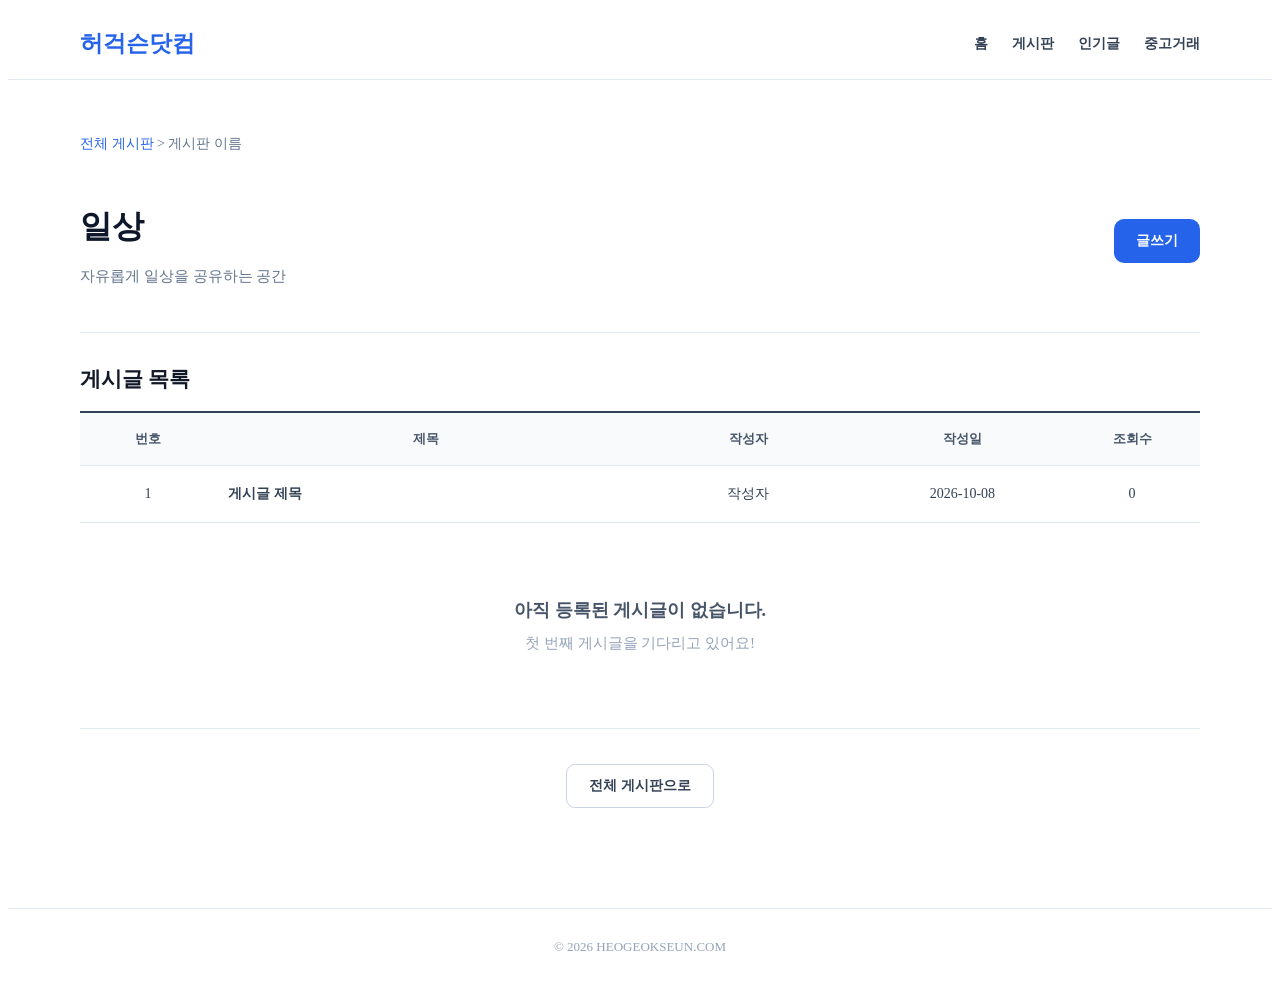
==== src/main/resources/templates/board/detail.html @ b981b30e "로그인 방식 JWT 변경 전 마지막 커밋" ====
<!DOCTYPE html>
<html lang="ko" xmlns:th="http://www.thymeleaf.org">
<head>
    <meta charset="UTF-8">
    <meta name="viewport" content="width=device-width, initial-scale=1.0">

    <title th:text="${board.boardName} + ' | 허걱슨닷컴'">
        게시판 | 허걱슨닷컴
    </title>

    <link rel="stylesheet" th:href="@{/css/style.css(v=3)}">

    <style>
        .board-detail-page {
            max-width: 1120px;
            min-height: 70vh;
            margin: 0 auto;
            padding: 55px 24px 100px;
        }

        .board-breadcrumb {
            margin-bottom: 25px;
            color: #64748b;
            font-size: 14px;
        }

        .board-breadcrumb a {
            color: #2563eb;
            text-decoration: none;
        }

        .board-detail-heading {
            display: flex;
            justify-content: space-between;
            align-items: center;
            gap: 20px;
            margin-bottom: 32px;
            padding-bottom: 28px;
            border-bottom: 1px solid #e2e8f0;
        }

        .board-detail-heading h1 {
            margin-bottom: 12px;
            color: #0f172a;
            font-size: 32px;
            font-weight: 800;
        }

        .board-detail-heading p {
            color: #64748b;
            font-size: 15px;
            line-height: 1.7;
        }

        .board-write-button {
            display: inline-flex;
            align-items: center;
            justify-content: center;
            padding: 13px 22px;
            border-radius: 10px;
            background: #2563eb;
            color: #ffffff;
            font-size: 14px;
            font-weight: 700;
            text-decoration: none;
            white-space: nowrap;
            transition: background 0.2s;
        }

        .board-write-button:hover {
            background: #1d4ed8;
        }

        .board-posts-title {
            margin-bottom: 18px;
            font-size: 21px;
            font-weight: 700;
            color: #111827;
        }

        .board-posts-table {
            width: 100%;
            border-collapse: collapse;
            border-top: 2px solid #334155;
            table-layout: fixed;
        }

        .board-posts-table th {
            padding: 17px 12px;
            background: #f8fafc;
            color: #475569;
            font-size: 13px;
            font-weight: 700;
            text-align: center;
            border-bottom: 1px solid #e2e8f0;
        }

        .board-posts-table td {
            padding: 19px 12px;
            border-bottom: 1px solid #e2e8f0;
            color: #334155;
            font-size: 14px;
            text-align: center;
        }

        .board-posts-table tbody tr:hover {
            background: #f8fafc;
        }

        .board-post-title {
            text-align: left !important;
            font-weight: 600;
            color: #1e293b;
        }

        .board-post-title span {
            display: block;
            overflow: hidden;
            text-overflow: ellipsis;
            white-space: nowrap;
        }

        .board-posts-empty {
            padding: 75px 20px !important;
            color: #94a3b8 !important;
            font-size: 15px !important;
            text-align: center;
        }

        .board-posts-empty strong {
            display: block;
            margin-bottom: 12px;
            color: #475569;
            font-size: 18px;
        }

        .board-detail-bottom {
            display: flex;
            justify-content: center;
            margin-top: 35px;
        }

        .board-back-button {
            padding: 12px 22px;
            border: 1px solid #cbd5e1;
            border-radius: 9px;
            color: #334155;
            text-decoration: none;
            font-size: 14px;
            font-weight: 600;
        }

        .board-back-button:hover {
            background: #f8fafc;
        }

        .board-detail-header {
            border-bottom: 1px solid #e2e8f0;
            background: #ffffff;
        }

        .board-detail-header-inner {
            max-width: 1120px;
            margin: 0 auto;
            padding: 20px 24px;
            display: flex;
            justify-content: space-between;
            align-items: center;
            gap: 20px;
        }

        .board-detail-logo {
            color: #2563eb;
            font-size: 23px;
            font-weight: 800;
            text-decoration: none;
        }

        .board-detail-nav {
            display: flex;
            gap: 24px;
        }

        .board-detail-nav a {
            color: #334155;
            text-decoration: none;
            font-size: 14px;
            font-weight: 600;
        }

        .board-detail-nav a:hover {
            color: #2563eb;
        }

        .board-detail-footer {
            padding: 30px 20px;
            border-top: 1px solid #e2e8f0;
            text-align: center;
            font-size: 13px;
            color: #94a3b8;
        }

        @media (max-width: 650px) {
            .board-detail-page {
                padding: 35px 16px 70px;
            }

            .board-detail-heading {
                flex-direction: column;
                align-items: flex-start;
            }

            .board-detail-heading h1 {
                font-size: 26px;
            }

            .board-detail-header-inner {
                flex-wrap: wrap;
            }

            .board-detail-nav {
                gap: 14px;
            }

            .board-posts-table th:nth-child(1),
            .board-posts-table td:nth-child(1),
            .board-posts-table th:nth-child(4),
            .board-posts-table td:nth-child(4) {
                display: none;
            }
        }
    </style>
</head>

<body>

    <header class="board-detail-header">
        <div class="board-detail-header-inner">

            <a class="board-detail-logo" th:href="@{/}">
                허걱슨닷컴
            </a>

            <nav class="board-detail-nav">
                <a th:href="@{/}">홈</a>
                <a th:href="@{/boards}">게시판</a>
                <a th:href="@{/}">인기글</a>
                <a th:href="@{/}">중고거래</a>
            </nav>

        </div>
    </header>

    <main class="board-detail-page">

        <div class="board-breadcrumb">
            <a th:href="@{/boards}">전체 게시판</a>
            &gt;
            <span th:text="${board.boardName}">게시판 이름</span>
        </div>

        <section class="board-detail-heading">

            <div>
                <h1 th:text="${board.boardName}">일상</h1>

                <p th:text="${board.boardDescription}">
                    자유롭게 일상을 공유하는 공간
                </p>
            </div>

            <a class="board-write-button"
               th:href="@{/boards/{boardNo}/write(boardNo=${board.boardNo})}">
                글쓰기
            </a>

        </section>

        <section>

            <h2 class="board-posts-title">게시글 목록</h2>

            <table class="board-posts-table">

                <thead>
                    <tr>
                        <th style="width: 10%;">번호</th>
                        <th>제목</th>
                        <th style="width: 18%;">작성자</th>
                        <th style="width: 16%;">작성일</th>
                        <th style="width: 10%;">조회수</th>
                    </tr>
                </thead>

                <tbody>

                    <tr th:each="post : ${posts}">

                        <td th:text="${post.postNo}">
                            1
                        </td>

                        <td class="board-post-title">
                            <span th:text="${post.title}">
                                게시글 제목
                            </span>
                        </td>

                        <td th:text="${post.memberNo}">
                            작성자
                        </td>

                        <td th:text="${post.createdAt != null ? #temporals.format(post.createdAt, 'yyyy-MM-dd') : '-'}">
                            2026-10-08
                        </td>

                        <td th:text="${post.viewCount}">
                            0
                        </td>

                    </tr>

                    <tr th:if="${#lists.isEmpty(posts)}">
                        <td colspan="5" class="board-posts-empty">
                            <strong>아직 등록된 게시글이 없습니다.</strong>
                            첫 번째 게시글을 기다리고 있어요!
                        </td>
                    </tr>

                </tbody>

            </table>

        </section>

        <div class="board-detail-bottom">
            <a class="board-back-button" th:href="@{/boards}">
                전체 게시판으로
            </a>
        </div>

    </main>

    <footer class="board-detail-footer">
        © 2026 HEOGEOKSEUN.COM
    </footer>

</body>
</html>
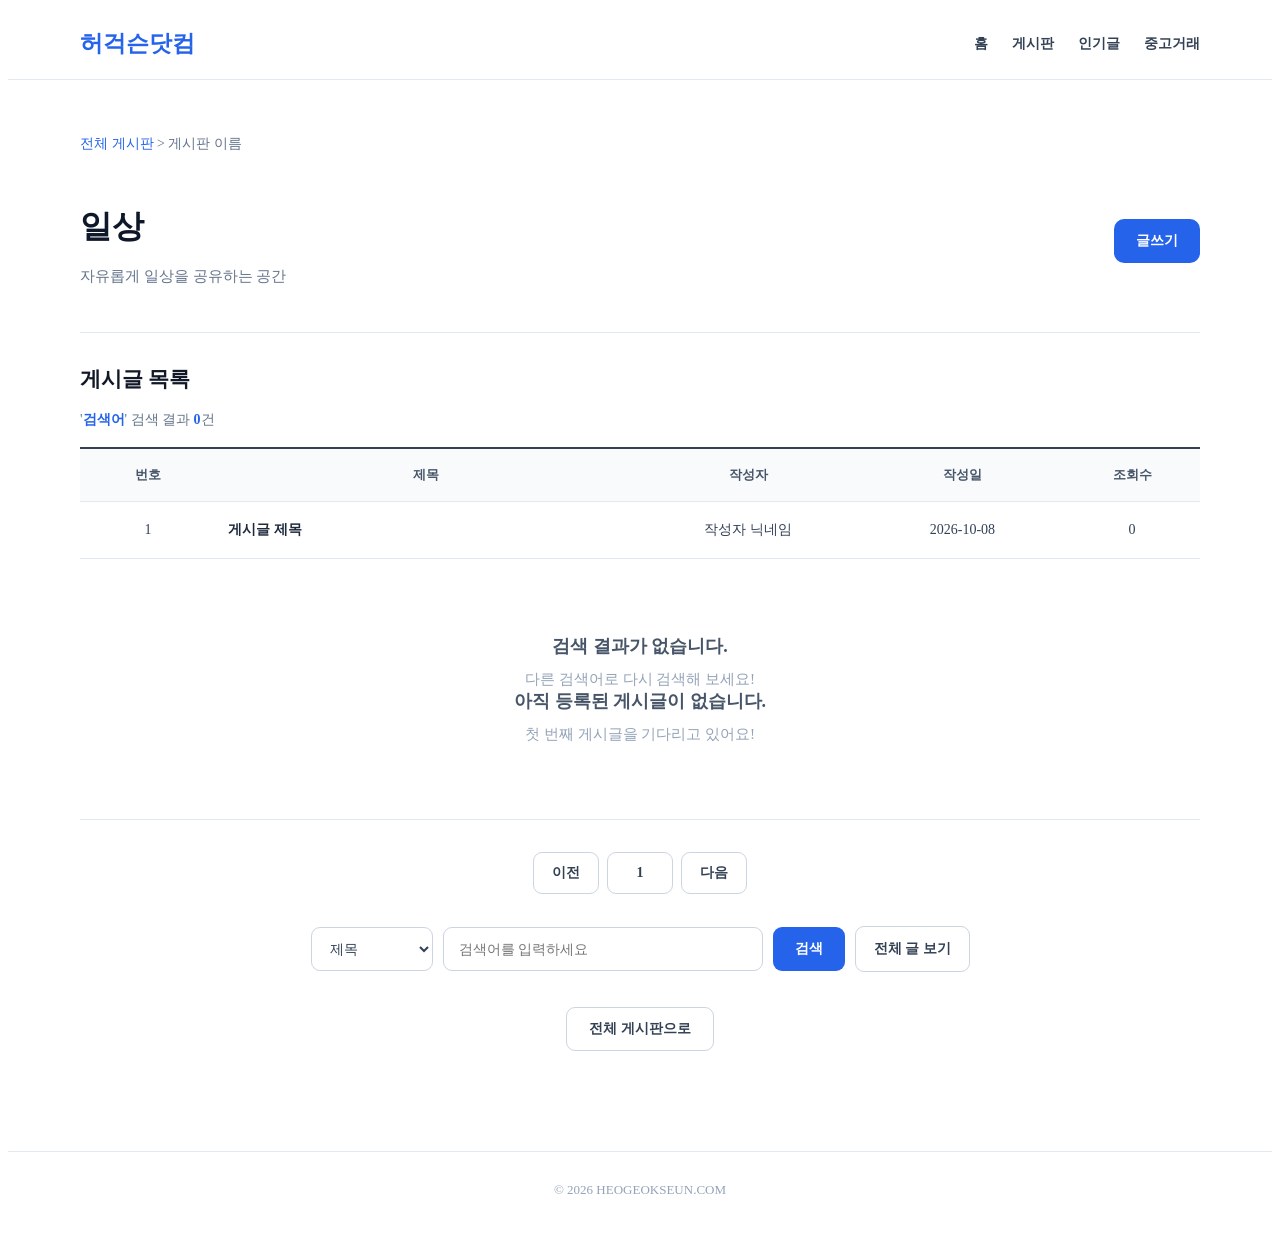
==== commit d8dbcf4b: "feat: 메인페이지 최신 및 인기 게시글 조회 기능 구현 전체 게시판 최신 게시글 TOP 5 조회 기능 추가  조회수 기준 인기 게시글 TOP 5 조회 기능 추가  PostMap" ====
--- a/src/main/resources/templates/board/detail.html
+++ b/src/main/resources/templates/board/detail.html
@@ -1,6 +1,7 @@
 
 <!DOCTYPE html>
 <html lang="ko" xmlns:th="http://www.thymeleaf.org">
+
 <head>
     <meta charset="UTF-8">
     <meta name="viewport" content="width=device-width, initial-scale=1.0">
@@ -12,6 +13,7 @@
     <link rel="stylesheet" th:href="@{/css/style.css(v=3)}">
 
     <style>
+        /* 게시판 전체 영역 */
         .board-detail-page {
             max-width: 1120px;
             min-height: 70vh;
@@ -19,6 +21,7 @@
             padding: 55px 24px 100px;
         }
 
+        /* 게시판 위치 안내 */
         .board-breadcrumb {
             margin-bottom: 25px;
             color: #64748b;
@@ -30,6 +33,7 @@
             text-decoration: none;
         }
 
+        /* 게시판 제목 및 글쓰기 */
         .board-detail-heading {
             display: flex;
             justify-content: space-between;
@@ -72,6 +76,7 @@
             background: #1d4ed8;
         }
 
+        /* 게시글 목록 제목 */
         .board-posts-title {
             margin-bottom: 18px;
             font-size: 21px;
@@ -79,6 +84,7 @@
             color: #111827;
         }
 
+        /* 게시글 목록 테이블 */
         .board-posts-table {
             width: 100%;
             border-collapse: collapse;
@@ -114,13 +120,22 @@
             color: #1e293b;
         }
 
-        .board-post-title span {
+        .post-title-link {
             display: block;
             overflow: hidden;
             text-overflow: ellipsis;
             white-space: nowrap;
-        }
-
+            color: #1e293b;
+            font-weight: 600;
+            text-decoration: none;
+        }
+
+        .post-title-link:hover {
+            color: #2563eb;
+            text-decoration: underline;
+        }
+
+        /* 게시글이 없을 때 */
         .board-posts-empty {
             padding: 75px 20px !important;
             color: #94a3b8 !important;
@@ -135,6 +150,100 @@
             font-size: 18px;
         }
 
+        /* ========================================
+           게시글 검색 영역
+           ======================================== */
+        .board-search-area {
+            display: flex;
+            justify-content: center;
+            margin-top: 32px;
+        }
+
+        .board-search-form {
+            display: flex;
+            align-items: center;
+            justify-content: center;
+            flex-wrap: wrap;
+            gap: 10px;
+            width: 100%;
+        }
+
+        .board-search-select {
+            height: 44px;
+            padding: 0 14px;
+            border: 1px solid #cbd5e1;
+            border-radius: 9px;
+            background: #ffffff;
+            color: #334155;
+            font-size: 14px;
+            outline: none;
+        }
+
+        .board-search-input {
+            width: 320px;
+            max-width: 100%;
+            height: 44px;
+            padding: 0 15px;
+            border: 1px solid #cbd5e1;
+            border-radius: 9px;
+            background: #ffffff;
+            color: #334155;
+            font-size: 14px;
+            outline: none;
+        }
+
+        .board-search-input:focus,
+        .board-search-select:focus {
+            border-color: #2563eb;
+        }
+
+        .board-search-button {
+            height: 44px;
+            padding: 0 22px;
+            border: none;
+            border-radius: 9px;
+            background: #2563eb;
+            color: #ffffff;
+            font-size: 14px;
+            font-weight: 700;
+            cursor: pointer;
+        }
+
+        .board-search-button:hover {
+            background: #1d4ed8;
+        }
+
+        .board-search-reset {
+            display: inline-flex;
+            align-items: center;
+            justify-content: center;
+            height: 44px;
+            padding: 0 18px;
+            border: 1px solid #cbd5e1;
+            border-radius: 9px;
+            background: #ffffff;
+            color: #334155;
+            font-size: 14px;
+            font-weight: 600;
+            text-decoration: none;
+        }
+
+        .board-search-reset:hover {
+            background: #f8fafc;
+        }
+
+        /* 검색 결과 안내 */
+        .board-search-result {
+            margin-bottom: 18px;
+            color: #64748b;
+            font-size: 14px;
+        }
+
+        .board-search-result strong {
+            color: #2563eb;
+        }
+
+        /* 게시판 목록으로 돌아가기 */
         .board-detail-bottom {
             display: flex;
             justify-content: center;
@@ -155,6 +264,7 @@
             background: #f8fafc;
         }
 
+        /* 상단 헤더 */
         .board-detail-header {
             border-bottom: 1px solid #e2e8f0;
             background: #ffffff;
@@ -193,6 +303,7 @@
             color: #2563eb;
         }
 
+        /* 하단 푸터 */
         .board-detail-footer {
             padding: 30px 20px;
             border-top: 1px solid #e2e8f0;
@@ -201,6 +312,7 @@
             color: #94a3b8;
         }
 
+        /* 모바일 화면 대응 */
         @media (max-width: 650px) {
             .board-detail-page {
                 padding: 35px 16px 70px;
@@ -229,12 +341,75 @@
             .board-posts-table td:nth-child(4) {
                 display: none;
             }
-        }
+
+            .board-search-form {
+                justify-content: stretch;
+            }
+
+            .board-search-select {
+                flex: 1;
+            }
+
+            .board-search-input {
+                width: 100%;
+                flex-basis: 100%;
+            }
+
+            .board-search-button,
+            .board-search-reset {
+                flex: 1;
+            }
+        }
+        
+        
+		/* ========================================
+   		게시글 페이징 버튼 디자인
+   		======================================== */
+		.board-pagination {
+    		display: flex;
+    		justify-content: center;
+    		align-items: center;
+    		flex-wrap: wrap;
+    		gap: 8px;
+    		margin-top: 32px;
+		}
+
+		.board-pagination a {
+		    display: inline-flex;
+		    justify-content: center;
+		    align-items: center;
+		    min-width: 40px;
+		    height: 40px;
+		    padding: 0 12px;
+		    border: 1px solid #cbd5e1;
+		    border-radius: 9px;
+		    background: #ffffff;
+		    color: #334155;
+		    font-size: 14px;
+		    font-weight: 600;
+		    text-decoration: none;
+		    transition: 0.2s;
+		}
+		
+		.board-pagination a:hover {
+		    border-color: #2563eb;
+		    color: #2563eb;
+		}
+		
+		.board-pagination a.active {
+		    border-color: #2563eb;
+		    background: #2563eb;
+		    color: #ffffff;
+		}
+        
     </style>
 </head>
 
 <body>
 
+    <!-- ========================================
+         사이트 상단 헤더
+         ======================================== -->
     <header class="board-detail-header">
         <div class="board-detail-header-inner">
 
@@ -252,18 +427,27 @@
         </div>
     </header>
 
+    <!-- ========================================
+         게시판 메인 영역
+         ======================================== -->
     <main class="board-detail-page">
 
+        <!-- 현재 게시판 위치 -->
         <div class="board-breadcrumb">
             <a th:href="@{/boards}">전체 게시판</a>
             &gt;
-            <span th:text="${board.boardName}">게시판 이름</span>
+            <span th:text="${board.boardName}">
+                게시판 이름
+            </span>
         </div>
 
+        <!-- 게시판 이름과 글쓰기 버튼 -->
         <section class="board-detail-heading">
 
             <div>
-                <h1 th:text="${board.boardName}">일상</h1>
+                <h1 th:text="${board.boardName}">
+                    일상
+                </h1>
 
                 <p th:text="${board.boardDescription}">
                     자유롭게 일상을 공유하는 공간
@@ -277,9 +461,24 @@
 
         </section>
 
+        <!-- ========================================
+             게시글 목록
+             ======================================== -->
         <section>
 
-            <h2 class="board-posts-title">게시글 목록</h2>
+            <h2 class="board-posts-title">
+                게시글 목록
+            </h2>
+
+            <!-- 검색한 경우 검색어와 결과 개수 표시 -->
+            <div class="board-search-result"
+                 th:if="${isSearch}">
+
+                '<strong th:text="${keyword}">검색어</strong>'
+                검색 결과
+                <strong th:text="${#lists.size(posts)}">0</strong>건
+
+            </div>
 
             <table class="board-posts-table">
 
@@ -295,37 +494,75 @@
 
                 <tbody>
 
+                    <!-- 게시글 목록 출력 -->
                     <tr th:each="post : ${posts}">
 
                         <td th:text="${post.postNo}">
                             1
                         </td>
 
+                        <!-- 게시글 상세 페이지로 이동 -->
                         <td class="board-post-title">
-                            <span th:text="${post.title}">
+
+                            <a class="post-title-link"
+                               th:href="@{/boards/{boardNo}/posts/{postNo}(
+                                   boardNo=${board.boardNo},
+                                   postNo=${post.postNo}
+                               )}"
+                               th:text="${post.title}">
+
                                 게시글 제목
-                            </span>
+
+                            </a>
+
                         </td>
 
-                        <td th:text="${post.memberNo}">
-                            작성자
+                        <!-- 작성자 닉네임 -->
+                        <td th:text="${post.authorNickname != null ? post.authorNickname : '알 수 없는 사용자'}">
+                            작성자 닉네임
                         </td>
 
+                        <!-- 작성일 -->
                         <td th:text="${post.createdAt != null ? #temporals.format(post.createdAt, 'yyyy-MM-dd') : '-'}">
                             2026-10-08
                         </td>
 
+                        <!-- 조회수 -->
                         <td th:text="${post.viewCount}">
                             0
                         </td>
 
                     </tr>
 
+                    <!-- 검색 결과 또는 게시글이 없는 경우 -->
                     <tr th:if="${#lists.isEmpty(posts)}">
+
                         <td colspan="5" class="board-posts-empty">
-                            <strong>아직 등록된 게시글이 없습니다.</strong>
-                            첫 번째 게시글을 기다리고 있어요!
+
+                            <!-- 검색했지만 결과가 없는 경우 -->
+                            <th:block th:if="${isSearch}">
+
+                                <strong>
+                                    검색 결과가 없습니다.
+                                </strong>
+
+                                다른 검색어로 다시 검색해 보세요!
+
+                            </th:block>
+
+                            <!-- 게시판에 글이 없는 경우 -->
+                            <th:block th:unless="${isSearch}">
+
+                                <strong>
+                                    아직 등록된 게시글이 없습니다.
+                                </strong>
+
+                                첫 번째 게시글을 기다리고 있어요!
+
+                            </th:block>
+
                         </td>
+
                     </tr>
 
                 </tbody>
@@ -333,15 +570,119 @@
             </table>
 
         </section>
-
+        
+        
+        <!-- ========================================
+             게시글 페이지 이동 버튼
+             ======================================== -->
+        <nav class="board-pagination"
+             aria-label="게시글 페이지 이동"
+             th:if="${totalPages > 1}">
+
+            <!-- 이전 페이지 -->
+            <a th:if="${hasPrevious}"
+               th:href="@{/boards/{boardNo}(
+                   boardNo=${board.boardNo},
+                   page=${currentPage - 1},
+                   searchType=${searchType},
+                   keyword=${keyword}
+               )}">
+                이전
+            </a>
+
+            <!-- 페이지 번호 -->
+            <a th:each="pageNo : ${#numbers.sequence(startPage, endPage)}"
+               th:href="@{/boards/{boardNo}(
+                   boardNo=${board.boardNo},
+                   page=${pageNo},
+                   searchType=${searchType},
+                   keyword=${keyword}
+               )}"
+               th:text="${pageNo}"
+               th:classappend="${pageNo == currentPage} ? ' active' : ''">
+                1
+            </a>
+
+            <!-- 다음 페이지 -->
+            <a th:if="${hasNext}"
+               th:href="@{/boards/{boardNo}(
+                   boardNo=${board.boardNo},
+                   page=${currentPage + 1},
+                   searchType=${searchType},
+                   keyword=${keyword}
+               )}">
+                다음
+            </a>
+
+        </nav>
+        
+
+        <!-- ========================================
+             게시글 검색창
+             GET 방식으로 BoardController에 전달
+             ======================================== -->
+        <section class="board-search-area">
+
+            <form class="board-search-form"
+                  method="get"
+                  th:action="@{/boards/{boardNo}(boardNo=${board.boardNo})}">
+
+                <!-- 검색 유형 -->
+                <select class="board-search-select"
+                        name="searchType"
+                        aria-label="검색 유형">
+
+                    <option value="title"
+                            th:selected="${searchType == 'title'}">
+                        제목
+                    </option>
+
+                    <option value="all"
+                            th:selected="${searchType == 'all'}">
+                        제목 + 내용
+                    </option>
+
+                </select>
+
+                <!-- 검색어 입력 -->
+                <input type="search"
+                       class="board-search-input"
+                       name="keyword"
+                       th:value="${keyword}"
+                       placeholder="검색어를 입력하세요"
+                       aria-label="게시글 검색어"
+                       maxlength="100"
+                       required>
+
+                <!-- 검색 실행 -->
+                <button type="submit"
+                        class="board-search-button">
+                    검색
+                </button>
+
+                <!-- 검색 조건 초기화 -->
+                <a class="board-search-reset"
+                   th:href="@{/boards/{boardNo}(boardNo=${board.boardNo})}">
+                    전체 글 보기
+                </a>
+
+            </form>
+
+        </section>
+
+        <!-- 전체 게시판 목록으로 이동 -->
         <div class="board-detail-bottom">
-            <a class="board-back-button" th:href="@{/boards}">
+
+            <a class="board-back-button"
+               th:href="@{/boards}">
                 전체 게시판으로
             </a>
+
         </div>
 
     </main>
 
+    <!-- 사이트 푸터 -->
     <footer class="board-detail-footer">
         © 2026 HEOGEOKSEUN.COM
     </footer>
